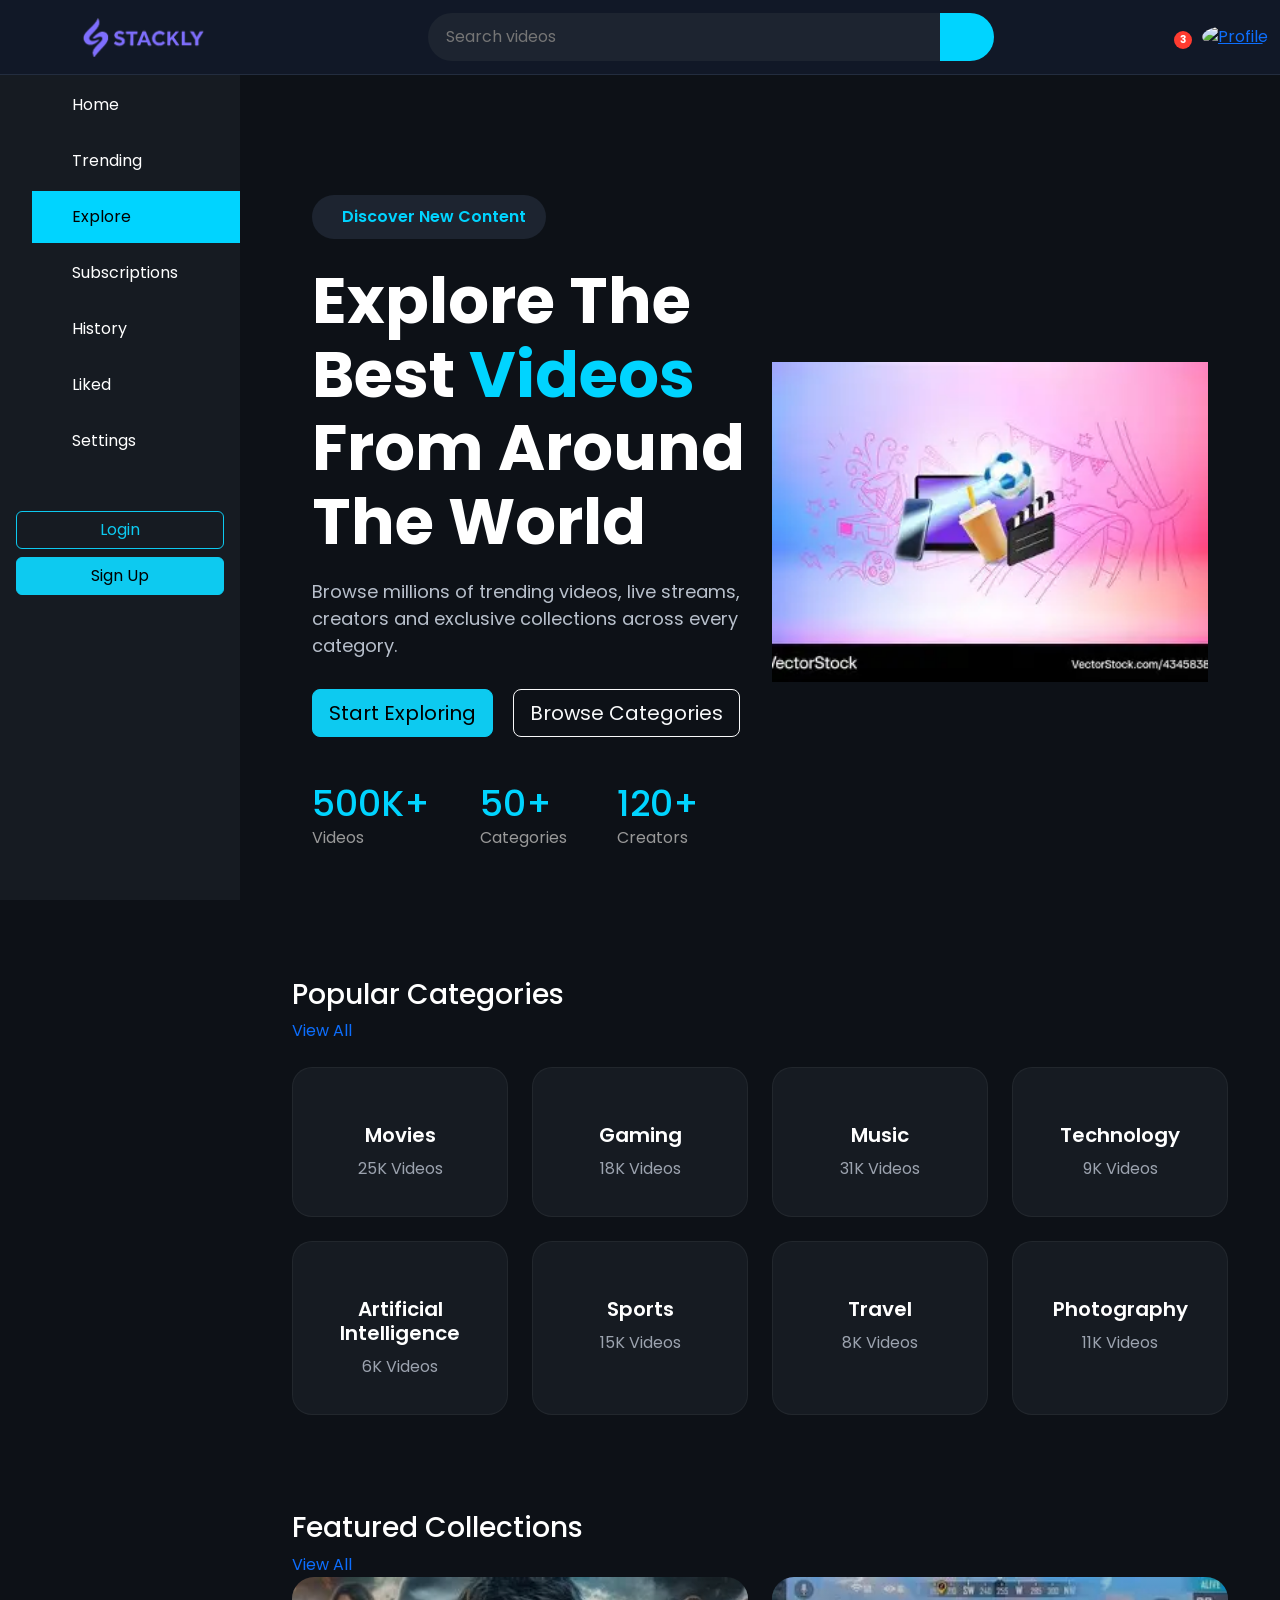
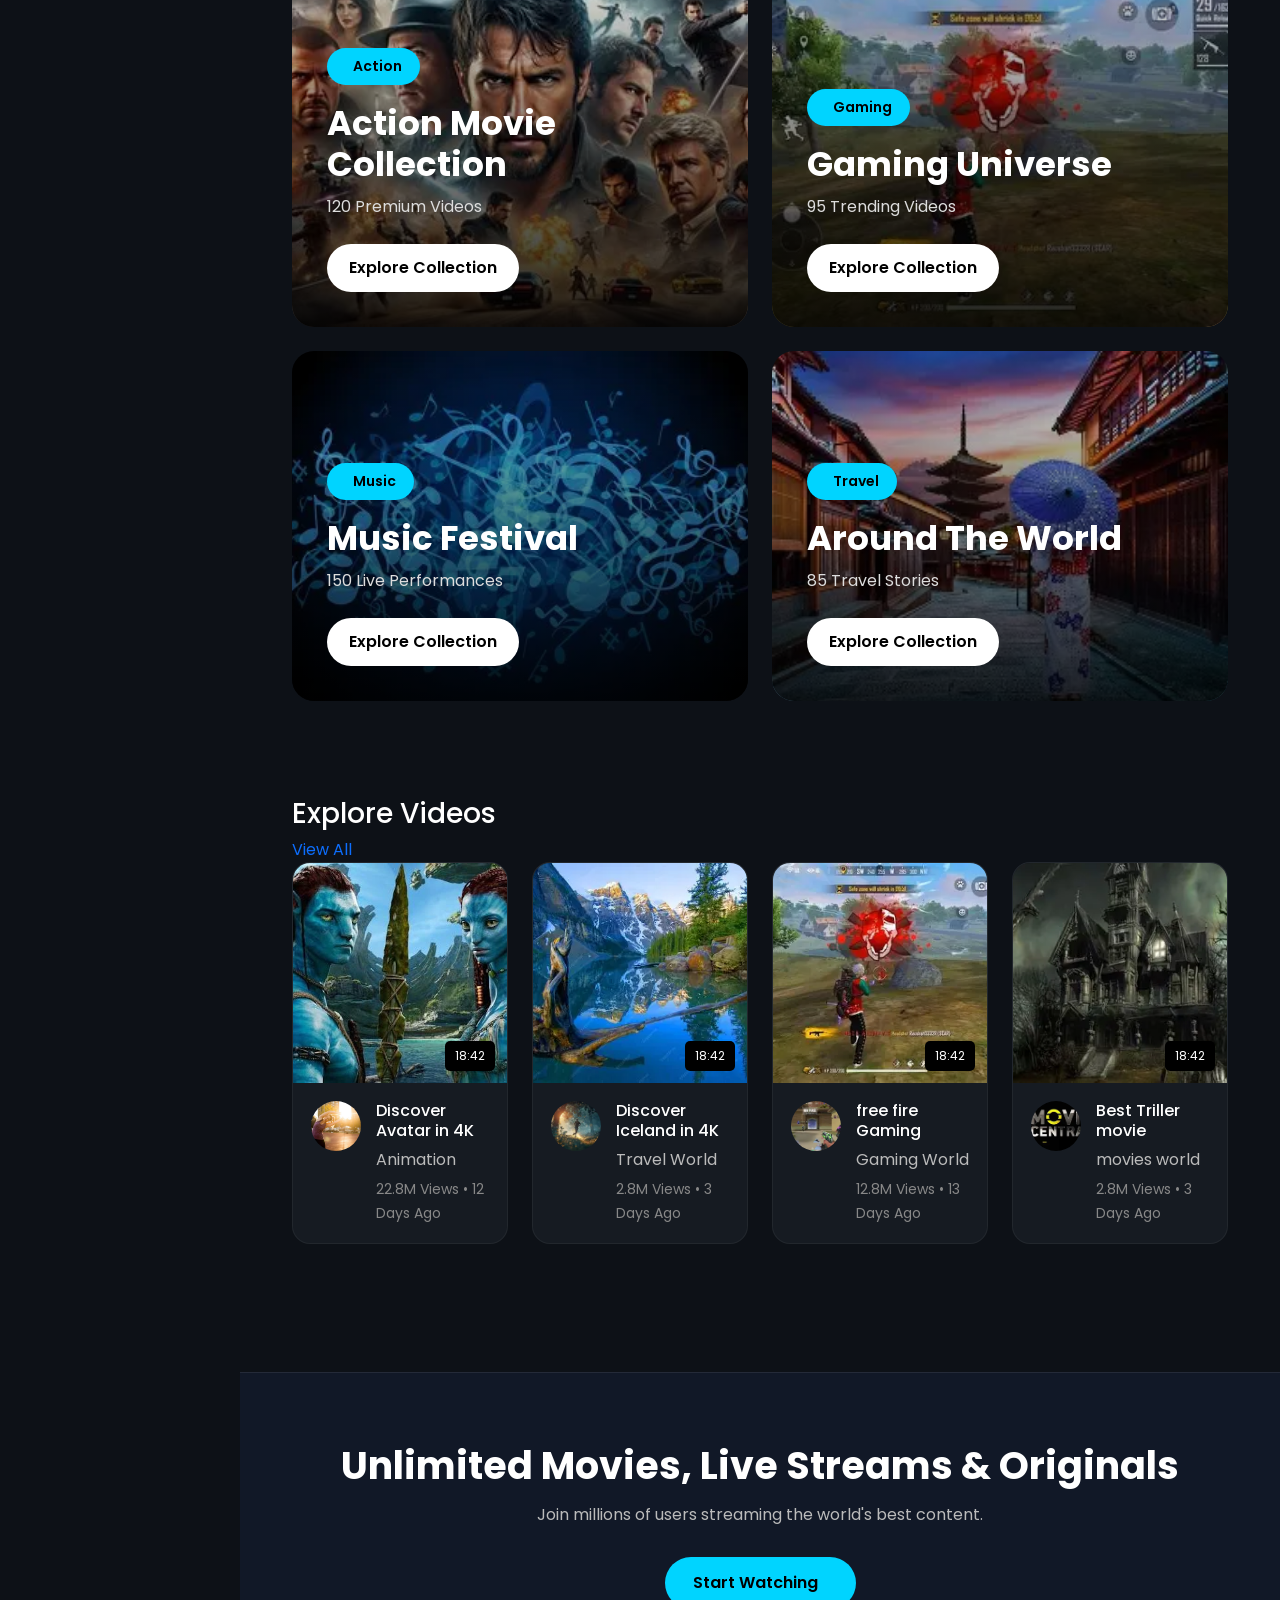
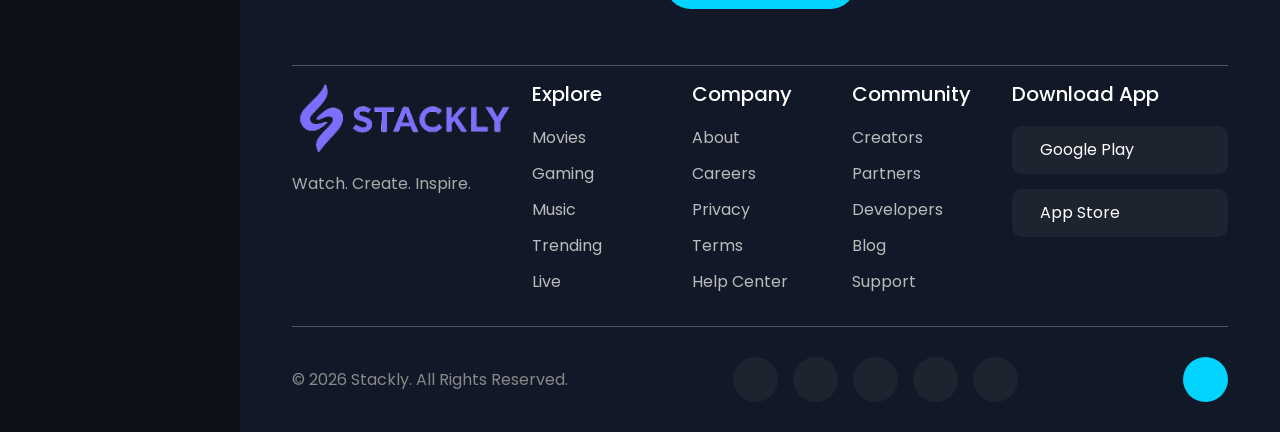
==== explore.html @ 7bcba525 "Add files via upload" ====
<!DOCTYPE html>
<html lang="en">

<head>

<meta charset="UTF-8">
<meta name="viewport" content="width=device-width, initial-scale=1.0">

<title>OTT</title>



<link href="https://cdn.jsdelivr.net/npm/bootstrap@5.3.7/dist/css/bootstrap.min.css" rel="stylesheet">


<link href="https://cdn.jsdelivr.net/npm/remixicon@4.6.0/fonts/remixicon.css" rel="stylesheet">



<link href="https://fonts.googleapis.com/css2?family=Poppins:wght@300;400;500;600;700&display=swap" rel="stylesheet">


<link href="https://unpkg.com/aos@2.3.4/dist/aos.css" rel="stylesheet">

<link rel="stylesheet" href="explore.css">


</head>

<body>
<div class="loader">
<div class="spinner-border text-info"></div>
</div>


<div class="overlay"></div>



<nav class="navbar navbar-expand-lg custom-navbar">

<div class="container-fluid">

<div class="left-nav">

<button class="menu-btn">

<i class="ri-menu-3-line"></i>

</button>

<a href="index.html" class="logo">
    <img src="Adobe Express - file.png" alt="StreamHub Logo">
    
</a>

</div>

<div class="search-box">

<input
type="text"
placeholder="Search videos">

<button>

<i class="ri-search-line"></i>

</button>

</div>
<div class="right-nav">

    <a href="error.html" class="icon-btn" title="Upload">
        <i class="ri-upload-cloud-line"></i>
    </a>

    <a href="error.html" class="icon-btn notification-btn" title="Notifications">
        <i class="ri-notification-3-line"></i>
        <span class="badge">3</span>
    </a>

    <a href="error.html" title="Profile">
        <img src="https://i.pravatar.cc/40" alt="Profile" class="profile">
    </a>

</div>

</nav>


<div class="sidebar" id="sidebar">

    <ul>

        <li >
            <a href="index.html">
                <i class="ri-home-5-line"></i>
                <span>Home</span>
            </a>
        </li>

        <li>
            <a href="trending.html">
                <i class="ri-fire-line"></i>
                <span>Trending</span>
            </a>
        </li>

        <li class="active">
            <a href="explore.html">
                <i class="ri-compass-3-line"></i>
                <span>Explore</span>
            </a>
        </li>

        <li>
            <a href="subscriptions.html">
                <i class="ri-video-line"></i>
                <span>Subscriptions</span>
            </a>
        </li>

        <li>
            <a href="history.html">
                <i class="ri-history-line"></i>
                <span>History</span>
            </a>
        </li>

        <li>
            <a href="liked.html">
                <i class="ri-heart-3-line"></i>
                <span>Liked</span>
            </a>
        </li>

       

        <li>
            <a href="settings.html">
                <i class="ri-settings-3-line"></i>
                <span>Settings</span>
            </a>
        </li>

    </ul>

    <div class="sidebar-auth mt-4 px-3">
        <a href="login.html" class="btn btn-outline-info w-100 mb-2">
            Login
        </a>

        <a href="register.html" class="btn btn-info w-100">
            Sign Up
        </a>
    </div>

</div>



<main class="main-content">

    

        <section class="explore-hero">

            <div class="container-fluid">

                <div class="row align-items-center gy-5">

            

                    <div class="col-lg-6 hero-content">

                        <span class="explore-tag">

                            <i class="ri-compass-3-fill"></i>

                            Discover New Content

                        </span>

                        <h1>

                            Explore The Best

                            <span>Videos</span>

                            From Around The World

                        </h1>

                        <p>

                            Browse millions of trending videos,
                            live streams, creators and exclusive
                            collections across every category.

                        </p>

                        <div class="hero-buttons">

                            <a href="error.html"
                                class="btn btn-info btn-lg">

                                <i class="ri-play-fill"></i>

                                Start Exploring

                            </a>

                            <a href="error.html"
                                class="btn btn-outline-light btn-lg">

                                <i class="ri-apps-2-fill"></i>

                                Browse Categories

                            </a>

                        </div>

                        <div class="hero-stats">

                            <div class="stat-box">

                                <h3>500K+</h3>

                                <span>Videos</span>

                            </div>

                            <div class="stat-box">

                                <h3>50+</h3>

                                <span>Categories</span>

                            </div>

                            <div class="stat-box">

                                <h3>120+</h3>

                                <span>Creators</span>

                            </div>

                        </div>

                    </div>


                    <div class="col-lg-6">

                        <div class="explore-image">

                            <img
                                src="img23.webp"
                                class="img-fluid hero-image"
                                alt="Explore Hero">

                        </div>

                    </div>

                </div>

            </div>

        </section>
         

<section class="category-section py-5">

    <div class="container-fluid">

        <div class="section-header">

            <h3>

                <i class="ri-apps-2-fill text-info"></i>

                Popular Categories

            </h3>

            <a href="error.html" class="view-all">

                View All

                <i class="ri-arrow-right-line"></i>

            </a>

        </div>
        <br>

        <div class="row g-4">

       

            <div class="col-xl-3 col-lg-4 col-md-6">

                <a href="error.html" class="category-card">

                    <i class="ri-film-fill"></i>

                    <h5>Movies</h5>

                    <p>25K Videos</p>

                </a>

            </div>

            <!-- Gaming -->

            <div class="col-xl-3 col-lg-4 col-md-6">

                <a href="error.html" class="category-card">

                    <i class="ri-gamepad-fill"></i>

                    <h5>Gaming</h5>

                    <p>18K Videos</p>

                </a>

            </div>

            <!-- Music -->

            <div class="col-xl-3 col-lg-4 col-md-6">

                <a href="error.html" class="category-card">

                    <i class="ri-music-2-fill"></i>

                    <h5>Music</h5>

                    <p>31K Videos</p>

                </a>

            </div>


            <div class="col-xl-3 col-lg-4 col-md-6">

                <a href="error.html" class="category-card">

                    <i class="ri-cpu-fill"></i>

                    <h5>Technology</h5>

                    <p>9K Videos</p>

                </a>

            </div>

          

            <div class="col-xl-3 col-lg-4 col-md-6">

                <a href="error.html" class="category-card">

                    <i class="ri-robot-2-fill"></i>

                    <h5>Artificial Intelligence</h5>

                    <p>6K Videos</p>

                </a>

            </div>

          

            <div class="col-xl-3 col-lg-4 col-md-6">

                <a href="error.html" class="category-card">

                    <i class="ri-football-fill"></i>

                    <h5>Sports</h5>

                    <p>15K Videos</p>

                </a>

            </div>

          

            <div class="col-xl-3 col-lg-4 col-md-6">

                <a href="error.html" class="category-card">

                    <i class="ri-flight-takeoff-fill"></i>

                    <h5>Travel</h5>

                    <p>8K Videos</p>

                </a>

            </div>

         

            <div class="col-xl-3 col-lg-4 col-md-6">

                <a href="error.html" class="category-card">

                    <i class="ri-camera-fill"></i>

                    <h5>Photography</h5>

                    <p>11K Videos</p>

                </a>

            </div>

        </div>

    </div>

</section>


<section class="collections-section py-5">

    <div class="container-fluid">

        <div class="section-header">

            <h3>

                <i class="ri-movie-2-fill text-danger"></i>

                Featured Collections

            </h3>

            <a href="error.html" class="view-all">

                View All

                <i class="ri-arrow-right-line"></i>

            </a>

        </div>

        <div class="row g-4">

           

            <div class="col-lg-6">

                <a href="error.html" class="collection-card">

                    <img src="img24.webp" alt="">

                    <div class="collection-overlay">

                        <span class="collection-tag">

                            <i class="ri-film-fill"></i>

                            Action

                        </span>

                        <h2>

                            Action Movie Collection

                        </h2>

                        <p>

                            120 Premium Videos

                        </p>

                        <button class="collection-btn">

                            Explore Collection

                            <i class="ri-arrow-right-line"></i>

                        </button>

                    </div>

                </a>

            </div>


            <div class="col-lg-6">

                <a href="error.html" class="collection-card">

                    <img src="img8.webp" alt="">

                    <div class="collection-overlay">

                        <span class="collection-tag">

                            <i class="ri-gamepad-fill"></i>

                            Gaming

                        </span>

                        <h2>

                            Gaming Universe

                        </h2>

                        <p>

                            95 Trending Videos

                        </p>

                        <button class="collection-btn">

                            Explore Collection

                            <i class="ri-arrow-right-line"></i>

                        </button>

                    </div>

                </a>

            </div>

      

            <div class="col-lg-6">

                <a href="error.html" class="collection-card">

                    <img src="img25.webp" alt="">

                    <div class="collection-overlay">

                        <span class="collection-tag">

                            <i class="ri-music-2-fill"></i>

                            Music

                        </span>

                        <h2>

                            Music Festival

                        </h2>

                        <p>

                            150 Live Performances

                        </p>

                        <button class="collection-btn">

                            Explore Collection

                            <i class="ri-arrow-right-line"></i>

                        </button>

                    </div>

                </a>

            </div>

     

            <div class="col-lg-6">

                <a href="error.html" class="collection-card">

                    <img src="img10.webp" alt="">

                    <div class="collection-overlay">

                        <span class="collection-tag">

                            <i class="ri-flight-takeoff-fill"></i>

                            Travel

                        </span>

                        <h2>

                            Around The World

                        </h2>

                        <p>

                            85 Travel Stories

                        </p>

                        <button class="collection-btn">

                            Explore Collection

                            <i class="ri-arrow-right-line"></i>

                        </button>

                    </div>

                </a>

            </div>

        </div>

    </div>

</section>


<section class="explore-videos py-5">

    <div class="container-fluid">

        <div class="section-header">

            <h3>

                <i class="ri-video-fill text-info"></i>

                Explore Videos

            </h3>

            <a href="error.html" class="view-all">

                View All

                <i class="ri-arrow-right-line"></i>

            </a>

        </div>

        <div class="row g-4">


            <div class="col-xl-3 col-lg-4 col-md-6">

                <div class="explore-card">

                    <a href="error.html" class="video-link">

                        <div class="video-thumb">

                            <img src="img2.webp" alt="">

                            <span class="duration">
                                <i class="ri-time-line"></i>
                                18:42
                            </span>

                            <div class="play-overlay">

                                <i class="ri-play-circle-fill"></i>

                            </div>

                        </div>

                    </a>

                    <div class="video-details">

                        <img src="img3.webp" class="channel-avatar">

                        <div>

                            <h6>

                                Discover Avatar in 4K

                            </h6>

                            <p>

                                Animation

                                <i class="ri-verified-badge-fill verified"></i>

                            </p>

                            <span>

                                <i class="ri-eye-line"></i>

                                22.8M Views

                                •

                                12 Days Ago

                            </span>

                        </div>

                    </div>

                </div>

            </div>

             <div class="col-xl-3 col-lg-4 col-md-6">

                <div class="explore-card">

                    <a href="error.html" class="video-link">

                        <div class="video-thumb">

                            <img src="img12.webp" alt="">

                            <span class="duration">
                                <i class="ri-time-line"></i>
                                18:42
                            </span>

                            <div class="play-overlay">

                                <i class="ri-play-circle-fill"></i>

                            </div>

                        </div>

                    </a>

                    <div class="video-details">

                        <img src="img4.webp" class="channel-avatar">

                        <div>

                            <h6>

                                Discover Iceland in 4K

                            </h6>

                            <p>

                                Travel World

                                <i class="ri-verified-badge-fill verified"></i>

                            </p>

                            <span>

                                <i class="ri-eye-line"></i>

                                2.8M Views

                                •

                                3 Days Ago

                            </span>

                        </div>

                    </div>

                </div>

            </div>


            <div class="col-xl-3 col-lg-4 col-md-6">

                <div class="explore-card">

                    <a href="error.html" class="video-link">

                        <div class="video-thumb">

                            <img src="img8.webp" alt="">

                            <span class="duration">
                                <i class="ri-time-line"></i>
                                18:42
                            </span>

                            <div class="play-overlay">

                                <i class="ri-play-circle-fill"></i>

                            </div>

                        </div>

                    </a>

                    <div class="video-details">

                        <img src="img13.webp" class="channel-avatar">

                        <div>

                            <h6>

                               free fire Gaming

                            </h6>

                            <p>

                                Gaming World

                                <i class="ri-verified-badge-fill verified"></i>

                            </p>

                            <span>

                                <i class="ri-eye-line"></i>

                                12.8M Views

                                •

                                13 Days Ago

                            </span>

                        </div>

                    </div>

                </div>

            </div>
            <div class="col-xl-3 col-lg-4 col-md-6">

                <div class="explore-card">

                    <a href="error.html" class="video-link">

                        <div class="video-thumb">

                            <img src="img26.webp" alt="">

                            <span class="duration">
                                <i class="ri-time-line"></i>
                                18:42
                            </span>

                            <div class="play-overlay">

                                <i class="ri-play-circle-fill"></i>

                            </div>

                        </div>

                    </a>

                    <div class="video-details">

                        <img src="img20.webp" class="channel-avatar">

                        <div>

                            <h6>

                               Best Triller movie

                            </h6>

                            <p>

                                movies world

                                <i class="ri-verified-badge-fill verified"></i>

                            </p>

                            <span>

                                <i class="ri-eye-line"></i>

                                2.8M Views

                                •

                                3 Days Ago

                            </span>

                        </div>

                    </div>

                </div>

            </div>

        </div>

    </div>

</section>



<footer class="footer-section">

    <div class="container-fluid">

     

        <div class="footer-top">

            <h2>Unlimited Movies, Live Streams & Originals</h2>

            <p>Join millions of users streaming the world's best content.</p>

            <a href="error.html" class="footer-btn">
                Start Watching
                <i class="ri-arrow-right-line"></i>
            </a>

        </div>

        <hr>

        <div class="row gy-5">

           

            <div class="col-lg-3 col-md-6">

                <a href="error.html" class="footer-logo">

                    <img src="Adobe Express - file.png" alt="">

                </a>

                <p class="footer-desc">

                    Watch. Create. Inspire.

                </p>

            </div>

          

            <div class="col-lg-2 col-md-6">

                <h5>Explore</h5>

                <ul>

                    <li><a href="error.html">Movies</a></li>

                    <li><a href="error.html">Gaming</a></li>

                    <li><a href="error.html">Music</a></li>

                    <li><a href="error.html">Trending</a></li>

                    <li><a href="error.html">Live</a></li>

                </ul>

            </div>


            <div class="col-lg-2 col-md-6">

                <h5>Company</h5>

                <ul>

                    <li><a href="error.html">About</a></li>

                    <li><a href="error.html">Careers</a></li>

                    <li><a href="error.html">Privacy</a></li>

                    <li><a href="error.html">Terms</a></li>

                    <li><a href="error.html">Help Center</a></li>

                </ul>

            </div>

            <div class="col-lg-2 col-md-6">

                <h5>Community</h5>

                <ul>

                    <li><a href="error.html">Creators</a></li>

                    <li><a href="error.html">Partners</a></li>

                    <li><a href="error.html">Developers</a></li>

                    <li><a href="error.html">Blog</a></li>

                    <li><a href="error.html">Support</a></li>

                </ul>

            </div>

          

            <div class="col-lg-3 col-md-6">

                <h5>Download App</h5>

                <a href="error.html" class="download-btn">

                    <i class="ri-google-play-fill"></i>

                    Google Play

                </a>

                <a href="error.html" class="download-btn">

                    <i class="ri-apple-fill"></i>

                    App Store

                </a>

            </div>

        </div>

        <hr>

      

        <div class="footer-bottom">

            <p>

              &copy; 2026 Stackly. All Rights Reserved.

            </p>

            <div class="social-icons">

                <a href="error.html"><i class="ri-instagram-line"></i></a>

                <a href="error.html"><i class="ri-youtube-line"></i></a>

                <a href="error.html"><i class="ri-facebook-circle-line"></i></a>

                <a href="error.html"><i class="ri-twitter-x-line"></i></a>

                <a href="error.html"><i class="ri-linkedin-box-line"></i></a>

            </div>

            <a href="#" class="top-btn">

                <i class="ri-arrow-up-line"></i>

            </a>

        </div>

    </div>

</footer>

    </main>










<script src="https://cdn.jsdelivr.net/npm/bootstrap@5.3.7/dist/js/bootstrap.bundle.min.js"></script>

<script src="https://cdn.jsdelivr.net/npm/sweetalert2@11"></script>
<script src="https://cdnjs.cloudflare.com/ajax/libs/gsap/3.13.0/gsap.min.js"></script>


<script src="https://unpkg.com/aos@2.3.4/dist/aos.js"></script>

<script>

AOS.init();

</script>

<script>


window.addEventListener("load",()=>{

setTimeout(()=>{

document.querySelector(".loader").classList.add("hide");

},800);

});



const menu = document.querySelector(".menu-btn");
const sidebar = document.querySelector(".sidebar");
const overlay = document.querySelector(".overlay");

menu.addEventListener("click", () => {

    sidebar.classList.toggle("active");
    overlay.classList.toggle("active");

    
    if (window.innerWidth <= 991) {
        document.body.classList.toggle("no-scroll");
    }

});

overlay.addEventListener("click", () => {

    sidebar.classList.remove("active");
    overlay.classList.remove("active");

    document.body.classList.remove("no-scroll");

});

window.addEventListener("resize", () => {

    if (window.innerWidth > 991) {

        sidebar.classList.remove("active");
        overlay.classList.remove("active");
        document.body.classList.remove("no-scroll");

    }

});

setTimeout(()=>{

Swal.fire({

title:"Welcome ",

text:"Welcome to Stackly",

icon:"success",

confirmButtonColor:"#00d4ff",

background:"#161B22",

color:"#fff"

})

},1200);


gsap.from(".logo",{

opacity:0,

x:-60,

duration:1

});

gsap.from(".search-box",{

opacity:0,

y:-40,

duration:1,

delay:.3

});

gsap.from(".right-nav",{

opacity:0,

x:60,

duration:1,

delay:.5

});

gsap.from(".hero-overlay",{

opacity:0,

y:100,

duration:1.2,

delay:.8

});
</script>



</body>
</html>
---- explore.css ----
*{
    margin:0;
    padding:0;
    box-sizing:border-box;
    font-family:'Poppins',sans-serif;
}

html{
    scroll-behavior:smooth;
}

body{
    background:#0d1117;
    color:#fff;
    overflow-x:hidden;
}
body.no-scroll{
    overflow: hidden;
    height: 100vh;
}



.loader{
    position:fixed;
    inset:0;
    background:#0d1117;
    display:flex;
    justify-content:center;
    align-items:center;
    z-index:99999;
    transition:.5s;
}

.loader.hide{
    opacity:0;
    visibility:hidden;
}


.custom-navbar{

    position:fixed;
    top:0;
    left:0;

    width:100%;
    height:75px;

    background:#111827;

    display:flex;
    align-items:center;

    border-bottom:1px solid #232d3f;

    z-index:1000;
}

.left-nav{

    display:flex;
    align-items:center;
    gap:20px;

}

.menu-btn{

    background:none;
    border:none;
    color:#fff;
    font-size:28px;
    cursor:pointer;

}

.logo{

    color:#00d4ff;
    font-size:30px;
    font-weight:700;
    text-decoration:none;

}

.search-box{

    width:45%;
    display:flex;
    margin:auto;

}

.search-box input{

    width:100%;
    border:none;
    outline:none;

    background:#1d2430;
    color:#fff;

    padding:12px 18px;

    border-radius:30px 0 0 30px;

}
.view-all{
    text-decoration: none;
    cursor: pointer;
}

.search-box button{

    width:60px;
    border:none;
    cursor:pointer;

    background:#00d4ff;

    border-radius:0 30px 30px 0;

}

.right-nav{
    display:flex;
    align-items:center;
    justify-content:flex-end;
    gap:16px;
    flex-shrink:0;
}

.icon-btn{
    background:transparent;
    border:none;
    color:#fff;
    font-size:22px;
    text-decoration: none;
    cursor: pointer;
    cursor:pointer;
    position:relative;
    display:flex;
    align-items:center;
    justify-content:center;
}

.notification-btn .badge{
    position:absolute;
    top:-6px;
    right:-6px;
    width:18px;
    height:18px;
    border-radius:50%;
    background:#ff3b30;
    color:#fff;
    font-size:10px;
    display:flex;
    justify-content:center;
    align-items:center;
}

.profile{
    width:40px;
    height:40px;
    border-radius:50%;
    object-fit:cover;
    cursor:pointer;
}



.sidebar{

    position:fixed;

    top:75px;
    left:0;



    height:calc(100vh - 75px);

    background:#161b22;

    overflow-y:auto;

    width:240px;
    transition:0.35s ease;

}
.sidebar.collapsed{
    width:80px;
}

.sidebar.collapsed span{
    display:none;
}

.sidebar.collapsed .sidebar-auth{
    display:none;
}

.sidebar.collapsed ul li a{
    justify-content:center;
    padding:16px 0;
}

.sidebar.collapsed ul li a i{
    margin:0;
    font-size:22px;
}

.main-content.expanded{
    margin-left:80px;
}

.sidebar ul{

    list-style:none;

}

.sidebar ul li{

    margin:4px 0;

}

.sidebar ul li a{

    display:flex;
    align-items:center;

    gap:15px;

    text-decoration:none;

    color:#fff;

    padding:14px 25px;

    transition:.3s;

}

.sidebar ul li a:hover{

    background:#00d4ff;
    color:#000;

}

.sidebar ul li.active a{

    background:#00d4ff;
    color:#000;

}

.sidebar-auth{

    padding:20px;

}


.explore-hero{
    min-height:calc(100vh - 75px);
    padding:120px 60px 80px;
    background:#0d1117;
    display:flex;
    align-items:center;
}

.main-content{
    margin-left:240px;
    margin-top:75px;
}

@media(max-width:991px){

.main-content{
    margin-left:0;
}

.explore-hero{
    padding:100px 20px 50px;
}

}
.logo{
    display:flex;
    align-items:center;
    gap:10px;
    text-decoration:none;
    color:#00d4ff;
    font-size:30px;
    font-weight:700;
    cursor: pointer;
}

.logo img{
    width:220px;
    height:40px;
    object-fit:contain;
}

@media(max-width:1200px){

.search-box{

width:40%;

}

.hero h1{

font-size:50px;

}

}


@media(max-width:991px){

.sidebar{

left:-260px;

z-index:999;

}

.sidebar.active{

left:0;

}

.main-content{

margin-left:0;

}

.search-box{

width:55%;

}

.hero{

padding:40px;

}

.hero h1{

font-size:42px;

}

.overlay{

position:fixed;

inset:0;

background:rgba(0,0,0,.55);

display:none;

z-index:998;

}

.overlay.active{

display:block;

}

}


@media(max-width:768px){

.search-box{

display:none;

}
.right-nav .icon-btn:first-child{
    display:none;
}

.logo{

font-size:22px;

}

.right-nav{
    gap:10px;
}

.icon-btn{
    font-size:18px;
}

.profile{
    width:34px;
    height:34px;
}



}
@media(max-width:768px){

.hero{

padding:30px 20px;

text-align:center;

}

.hero-content{

margin-bottom:40px;

}

.hero-content h1{

font-size:42px;

}

.hero-buttons{

justify-content:center;

flex-wrap:wrap;

}

.hero-image{

max-width:350px;

}

}



@media(max-width:480px){

.hero{

height:60vh;

}

.hero h1{

font-size:26px;

}

.hero p{

font-size:13px;

}

.icon-btn{

font-size:18px;

}

}




.explore-tag{

display:inline-flex;

align-items:center;

gap:10px;

background:#1d2430;

padding:10px 20px;

border-radius:30px;

color:#00d4ff;

margin-bottom:25px;

font-weight:600;

}

.hero-content h1{

font-size:64px;

font-weight:700;

line-height:1.15;

margin-bottom:20px;

}

.hero-content h1 span{

color:#00d4ff;

}

.hero-content p{

font-size:18px;

color:#b8c0cc;

max-width:580px;

margin-bottom:30px;

}

.hero-buttons{

display:flex;

gap:20px;

margin-bottom:45px;

flex-wrap:wrap;

}

.hero-stats{

display:flex;

gap:50px;

flex-wrap:wrap;

}

.stat-box h3{

font-size:36px;

color:#00d4ff;

margin:0;

}

.stat-box span{

color:#999;

}

.explore-image img{

width:100%;

max-width:650px;

display:block;

margin:auto;

animation:float 5s ease-in-out infinite;

}

@media(max-width:768px){

.explore-hero{

padding:100px 20px 60px;

text-align:center;

}

.hero-content h1{

font-size:40px;

}

.hero-buttons{

justify-content:center;

}

.hero-stats{

justify-content:center;

gap:25px;

}

}


.category-section{

padding:70px 40px;

}

.category-card{

display:block;

text-align:center;

padding:35px 25px;

background:#161b22;

border-radius:20px;

text-decoration:none;

transition:.35s;

border:1px solid rgba(255,255,255,.05);

height:100%;

}

.category-card:hover{

transform:translateY(-10px);

background:#1d2430;

box-shadow:0 20px 40px rgba(0,212,255,.18);

}

.category-card i{

font-size:55px;

color:#00d4ff;

margin-bottom:20px;

display:block;

}

.category-card h5{

color:#fff;

margin-bottom:10px;

font-weight:600;

}

.category-card p{

color:#9ca3af;

margin:0;

}

@media(max-width:768px){

.category-section{

padding:40px 20px;

}

.category-card{

padding:30px 20px;

}

.category-card i{

font-size:45px;

}

}


.collections-section{

padding:70px 40px;

}

.collection-card{

position:relative;

display:block;

overflow:hidden;

border-radius:22px;

height:350px;

text-decoration:none;

}

.collection-card img{

width:100%;

height:100%;

object-fit:cover;

transition:.5s;

}

.collection-card:hover img{

transform:scale(1.08);

}

.collection-overlay{

position:absolute;

inset:0;

background:linear-gradient(
to top,
rgba(0,0,0,.85),
rgba(0,0,0,.15)
);

padding:35px;

display:flex;

flex-direction:column;

justify-content:flex-end;

}

.collection-tag{

display:inline-flex;

align-items:center;

gap:8px;

background:#00d4ff;

color:#000;

padding:8px 18px;

border-radius:30px;

font-size:14px;

font-weight:600;

width:max-content;

margin-bottom:18px;

}

.collection-overlay h2{

color:#fff;

font-size:34px;

font-weight:700;

margin-bottom:10px;

}

.collection-overlay p{

color:#ddd;

margin-bottom:25px;

}

.collection-btn{

width:max-content;

padding:12px 22px;

border:none;

background:#fff;

color:#000;

border-radius:30px;

font-weight:600;

transition:.3s;

}

.collection-card:hover .collection-btn{

background:#00d4ff;

}

@media(max-width:768px){

.collections-section{

padding:40px 20px;

}

.collection-card{

height:280px;

}

.collection-overlay h2{

font-size:24px;

}

}
/*=========================
Explore Videos
=========================*/

.explore-videos{

padding:70px 40px;

}

.explore-card{

background:#161b22;

border-radius:18px;

overflow:hidden;

transition:.35s;

border:1px solid rgba(255,255,255,.05);

height:100%;

}

.explore-card:hover{

transform:translateY(-8px);

box-shadow:0 18px 40px rgba(0,212,255,.18);

}

.video-thumb{

position:relative;

overflow:hidden;

}

.video-thumb img{

width:100%;

height:220px;

object-fit:cover;

transition:.5s;

}

.explore-card:hover img{

transform:scale(1.08);

}

.play-overlay{

position:absolute;

inset:0;

display:flex;

justify-content:center;

align-items:center;

background:rgba(0,0,0,.35);

opacity:0;

transition:.35s;

}

.play-overlay i{

font-size:60px;

color:#fff;

}

.explore-card:hover .play-overlay{

opacity:1;

}

.duration{

position:absolute;

right:12px;

bottom:12px;

background:#000;

padding:6px 10px;

border-radius:5px;

font-size:12px;

color:#fff;

}

.video-details{

display:flex;

gap:15px;

padding:18px;

}

.channel-avatar{

width:50px;

height:50px;

border-radius:50%;

object-fit:cover;

}

.video-details h6{

color:#fff;

margin-bottom:8px;

}

.video-details p{

margin-bottom:5px;

color:#bbb;

}

.video-details span{

font-size:14px;

color:#888;

}

.verified{

color:#00d4ff;

}

@media(max-width:768px){

.explore-videos{

padding:40px 20px;

}

.video-thumb img{

height:200px;

}

}
.footer-section{

background:#111827;

padding:70px 40px 30px;

margin-top:80px;

border-top:1px solid rgba(255,255,255,.08);

}

.footer-top{

text-align:center;

padding-bottom:40px;

}

.footer-top h2{

font-size:38px;

font-weight:700;

}

.footer-top p{

color:#bbb;

margin:15px 0 30px;

}

.footer-btn{

display:inline-flex;

align-items:center;

gap:10px;

padding:14px 28px;

background:#00d4ff;

color:#000;

text-decoration:none;

border-radius:50px;

font-weight:600;

transition:.3s;

}

.footer-btn:hover{

transform:translateY(-4px);

}

.footer-logo{

display:flex;

align-items:center;

gap:10px;

text-decoration:none;

font-size:28px;

font-weight:700;

color:#00d4ff;

}

.footer-logo img{

width:220px;

}

.footer-desc{

margin-top:20px;

color:#aaa;

}

.footer-section h5{

margin-bottom:20px;

}

.footer-section ul{

list-style:none;

padding:0;

}

.footer-section ul li{

margin-bottom:12px;

}

.footer-section ul li a{

text-decoration:none;

color:#bbb;

transition:.3s;

}

.footer-section ul li a:hover{

color:#00d4ff;

padding-left:5px;

}

.download-btn{

display:flex;

align-items:center;

gap:10px;

padding:12px 18px;

margin-bottom:15px;

background:#1d2430;

border-radius:10px;

text-decoration:none;

color:#fff;

transition:.3s;

}

.download-btn:hover{

background:#00d4ff;

color:#000;

}

.footer-bottom{

display:flex;

justify-content:space-between;

align-items:center;

flex-wrap:wrap;

gap:20px;

margin-top:30px;

}

.footer-bottom p{

margin:0;

color:#888;

}

.social-icons{

display:flex;

gap:15px;

}

.social-icons a{

width:45px;

height:45px;

border-radius:50%;

background:#1d2430;

display:flex;

justify-content:center;

align-items:center;

text-decoration:none;

color:white;

font-size:20px;

transition:.3s;

}

.social-icons a:hover{

background:#00d4ff;

color:#000;

}

.top-btn{

width:45px;

height:45px;

background:#00d4ff;

display:flex;

justify-content:center;

align-items:center;

border-radius:50%;

text-decoration:none;

color:#000;

}



@media(max-width:991px){

.footer-section{

padding:50px 20px;

}

.footer-top h2{

font-size:30px;

}

.footer-bottom{

justify-content:center;

text-align:center;

}

}

@media(max-width:576px){

.footer-logo{

justify-content:center;

}

.footer-top h2{

font-size:24px;

}

.footer-btn{

width:100%;

justify-content:center;

}

.download-btn{

justify-content:center;

}

}
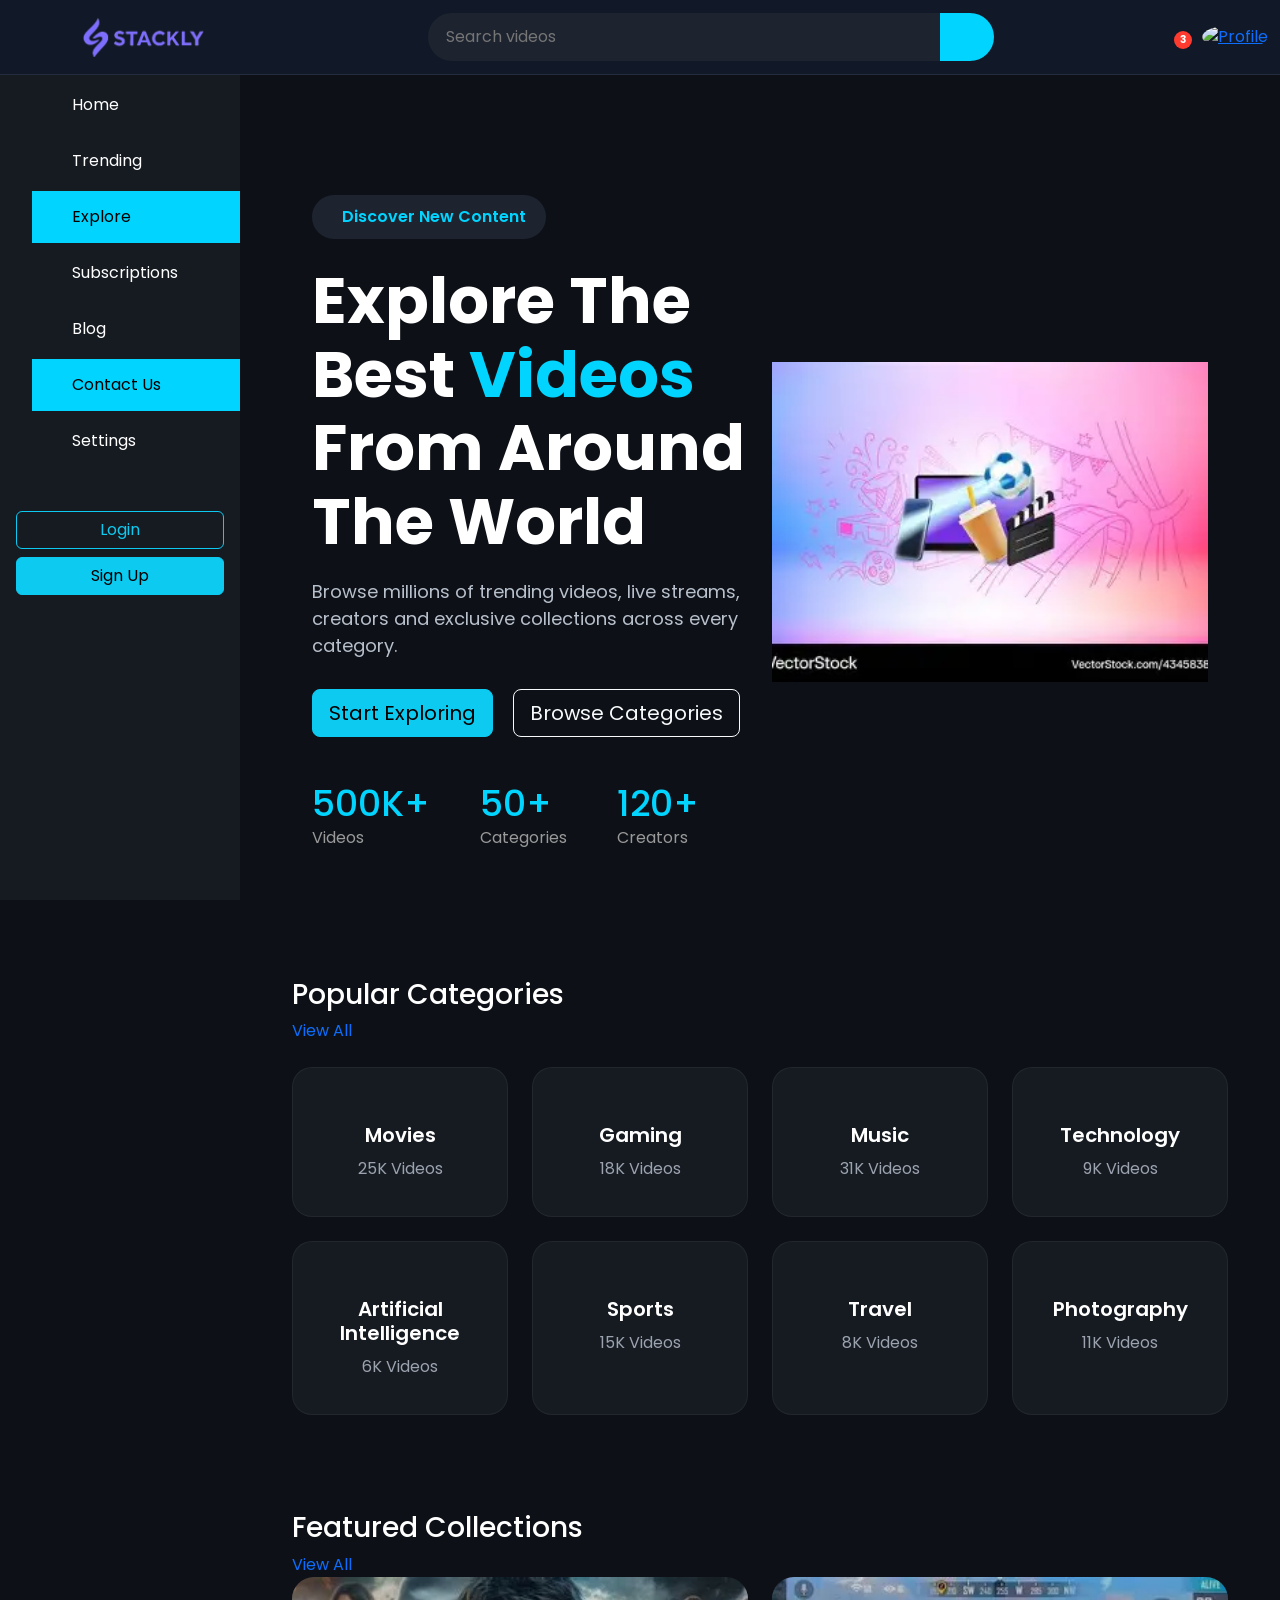
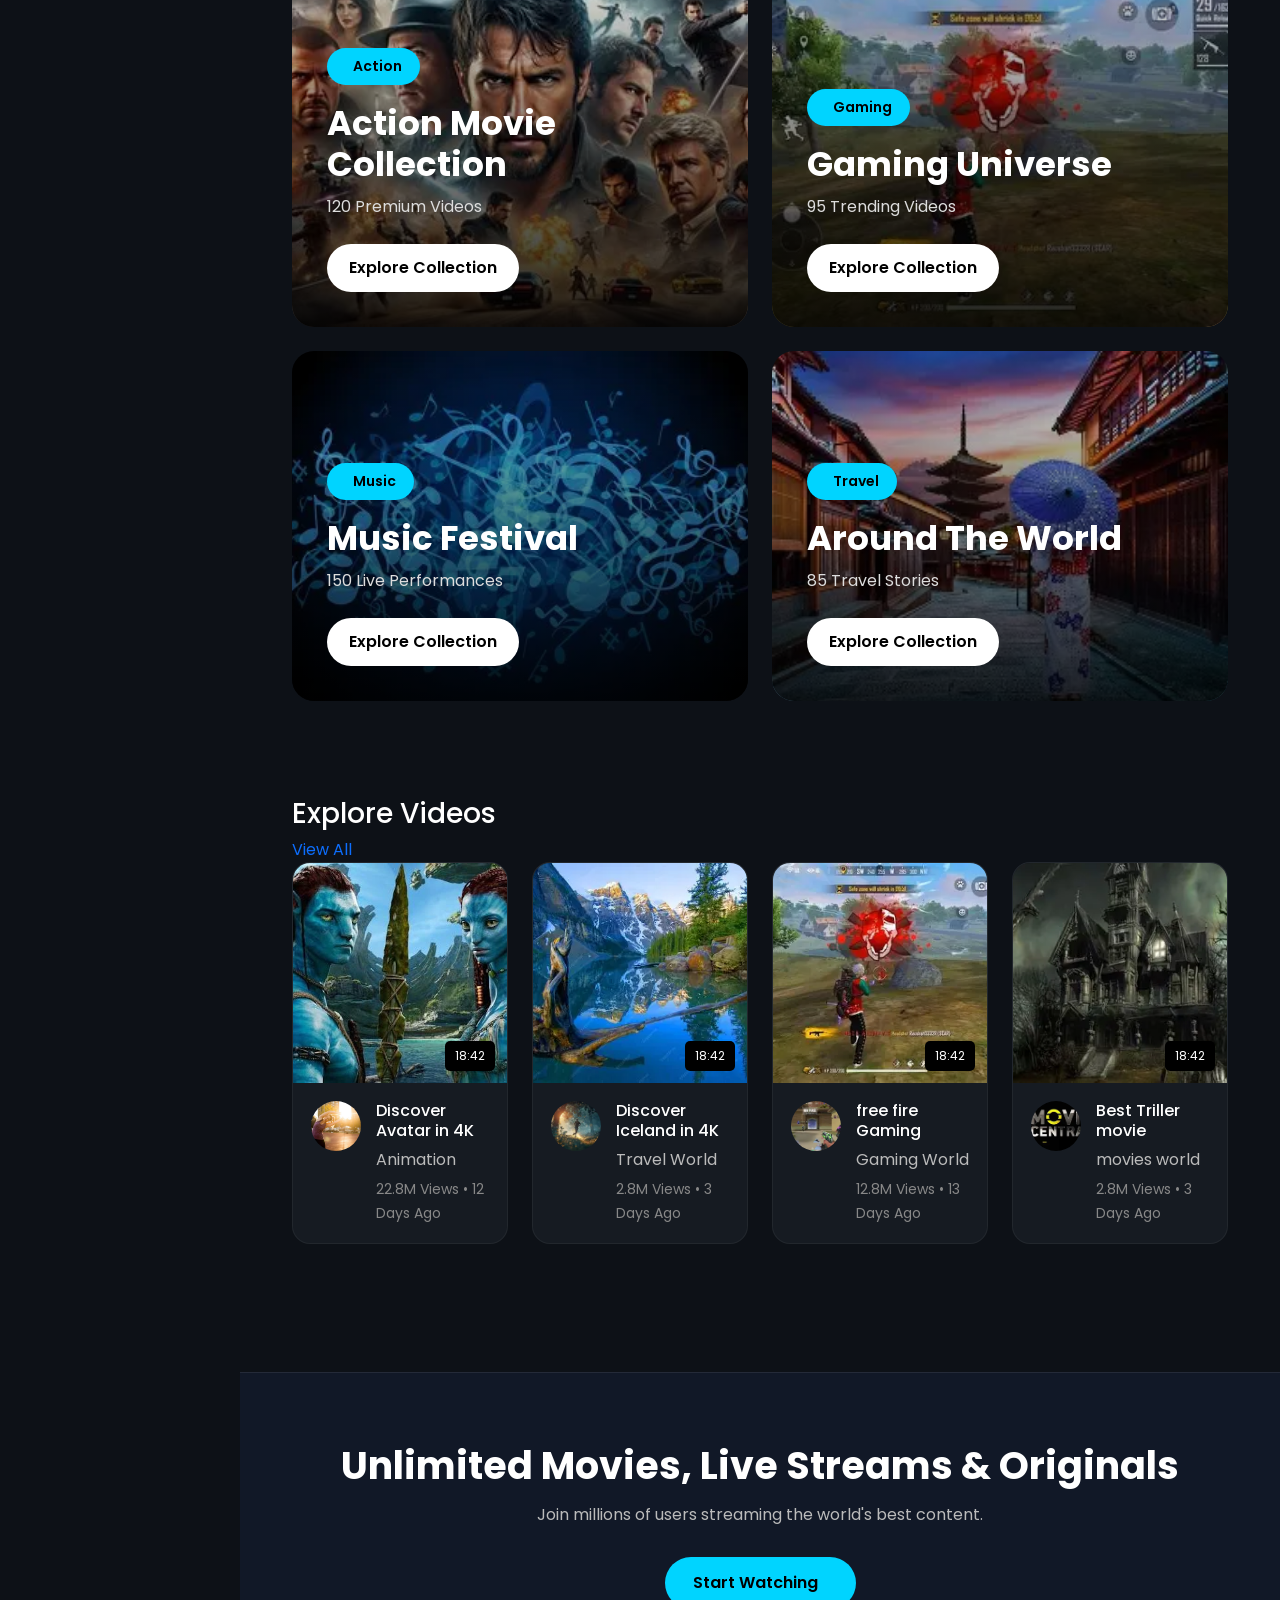
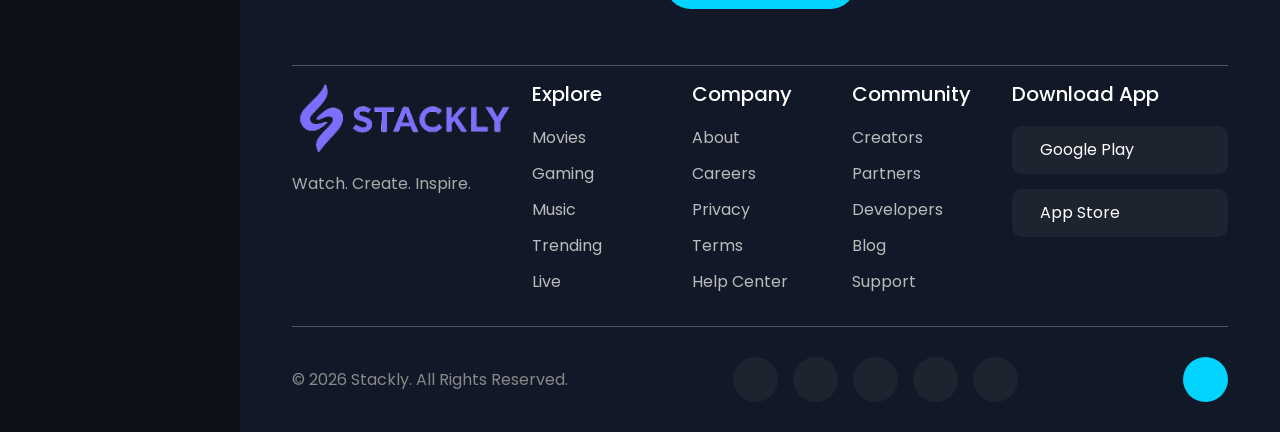
==== commit 9aff47f8: "Update explore.html" ====
--- a/explore.html
+++ b/explore.html
@@ -121,17 +121,18 @@
             </a>
         </li>
 
-        <li>
+       <li>
             <a href="history.html">
-                <i class="ri-history-line"></i>
-                <span>History</span>
+               <i class="ri-article-line"></i>
+                <span>Blog</span>
             </a>
         </li>
 
-        <li>
+        <li class="active">
             <a href="liked.html">
-                <i class="ri-heart-3-line"></i>
-                <span>Liked</span>
+                <i class="ri-contacts-book-3-line"></i>
+
+                <span>Contact Us</span>
             </a>
         </li>
 
@@ -1253,4 +1254,4 @@
 
 
 </body>
-</html>+</html>
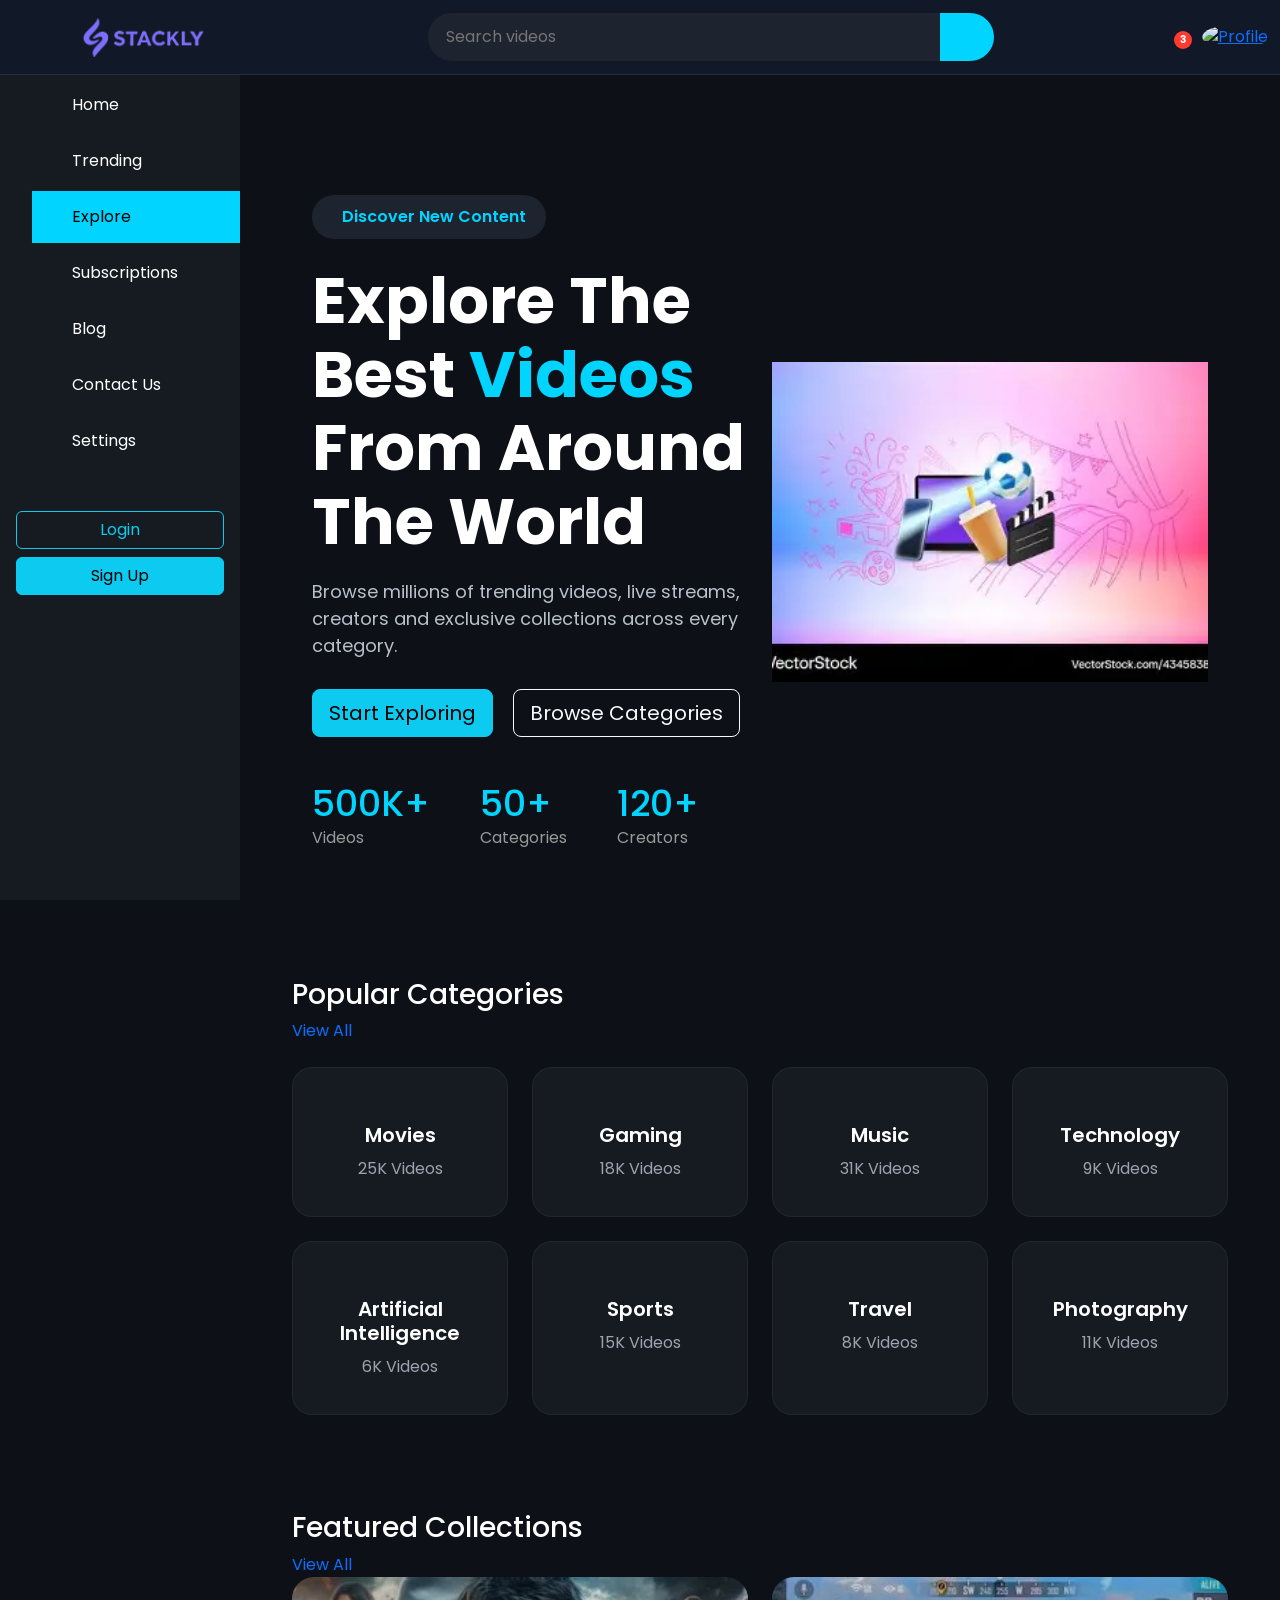
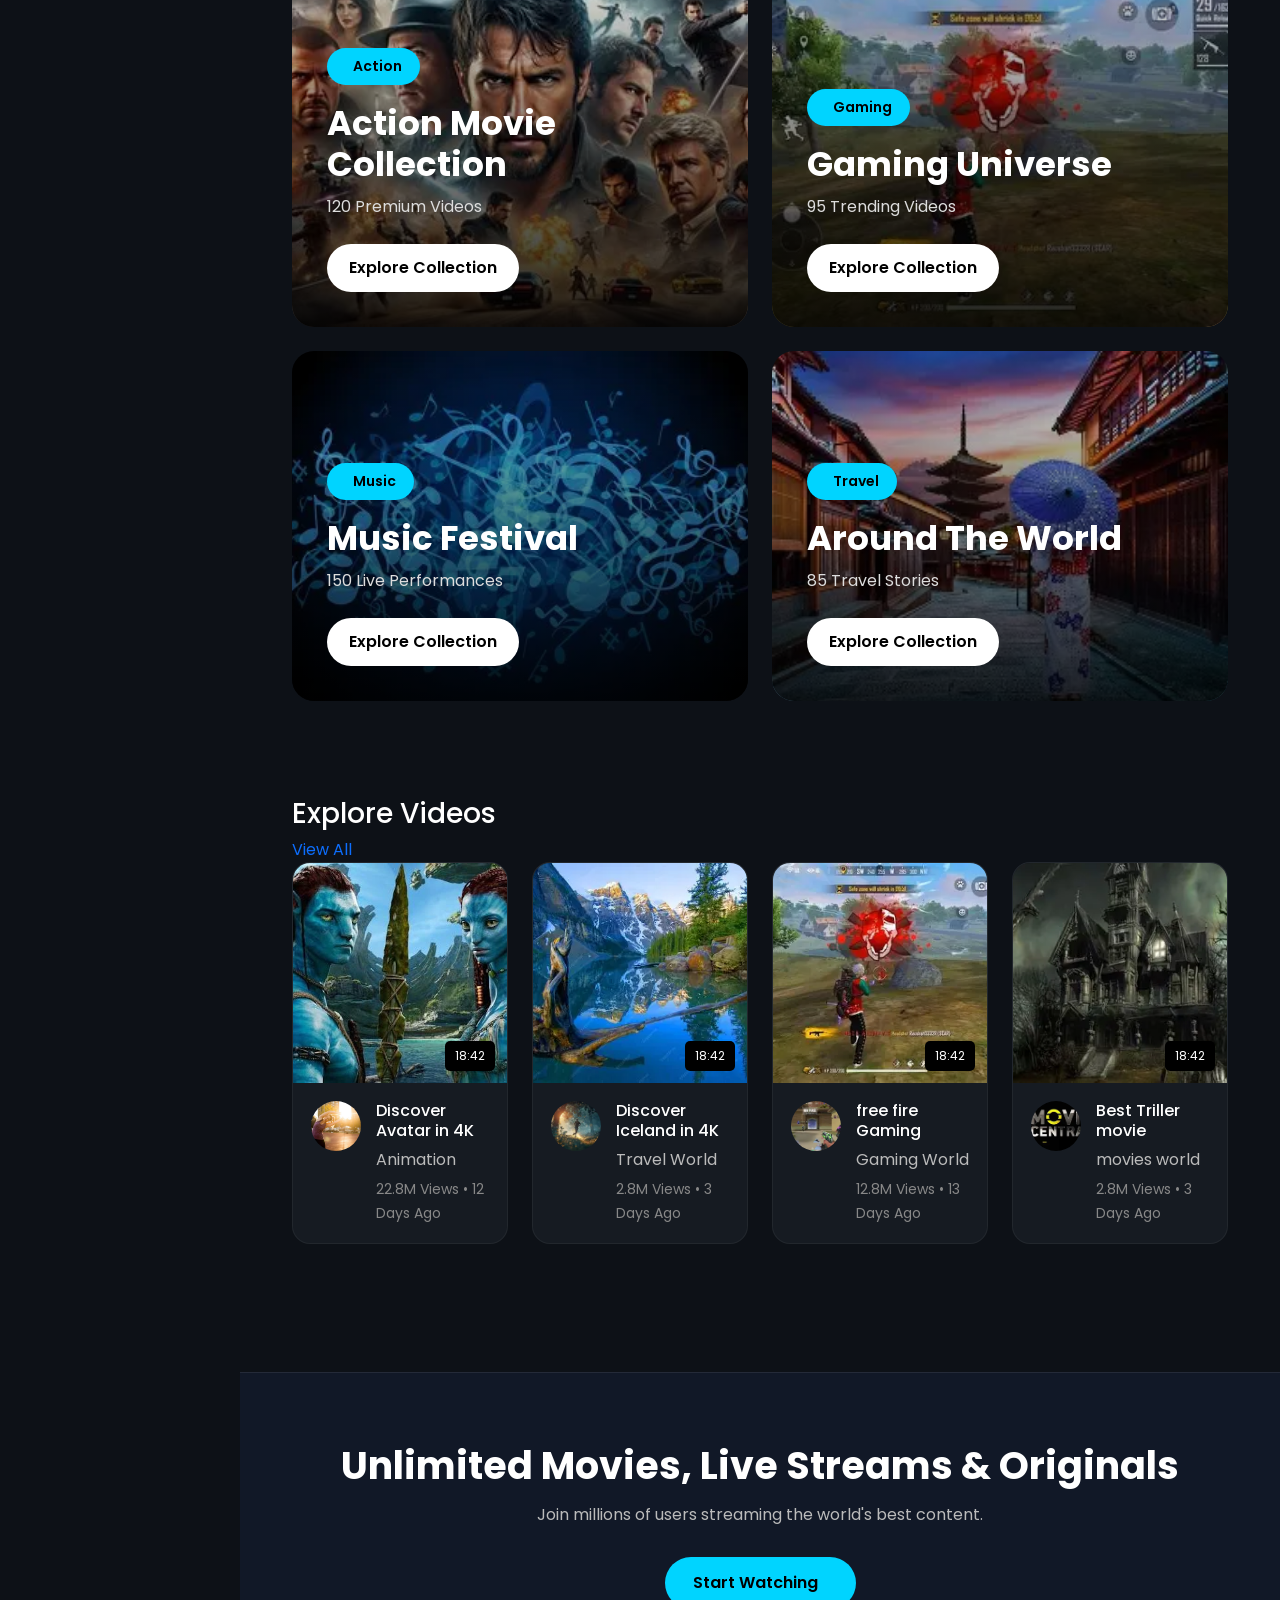
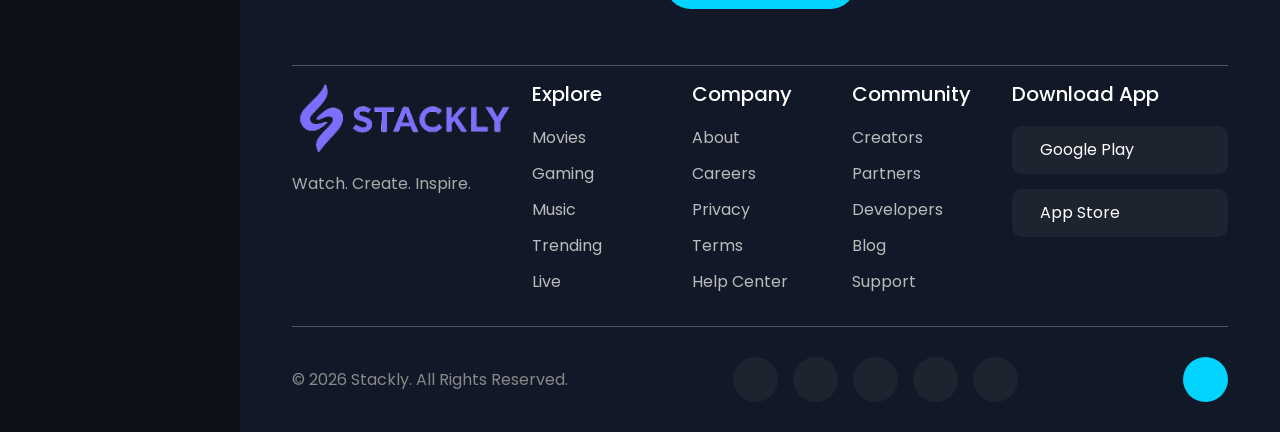
==== commit 615170f4: "Update explore.html" ====
--- a/explore.html
+++ b/explore.html
@@ -128,7 +128,7 @@
             </a>
         </li>
 
-        <li class="active">
+        <li>
             <a href="liked.html">
                 <i class="ri-contacts-book-3-line"></i>
 
